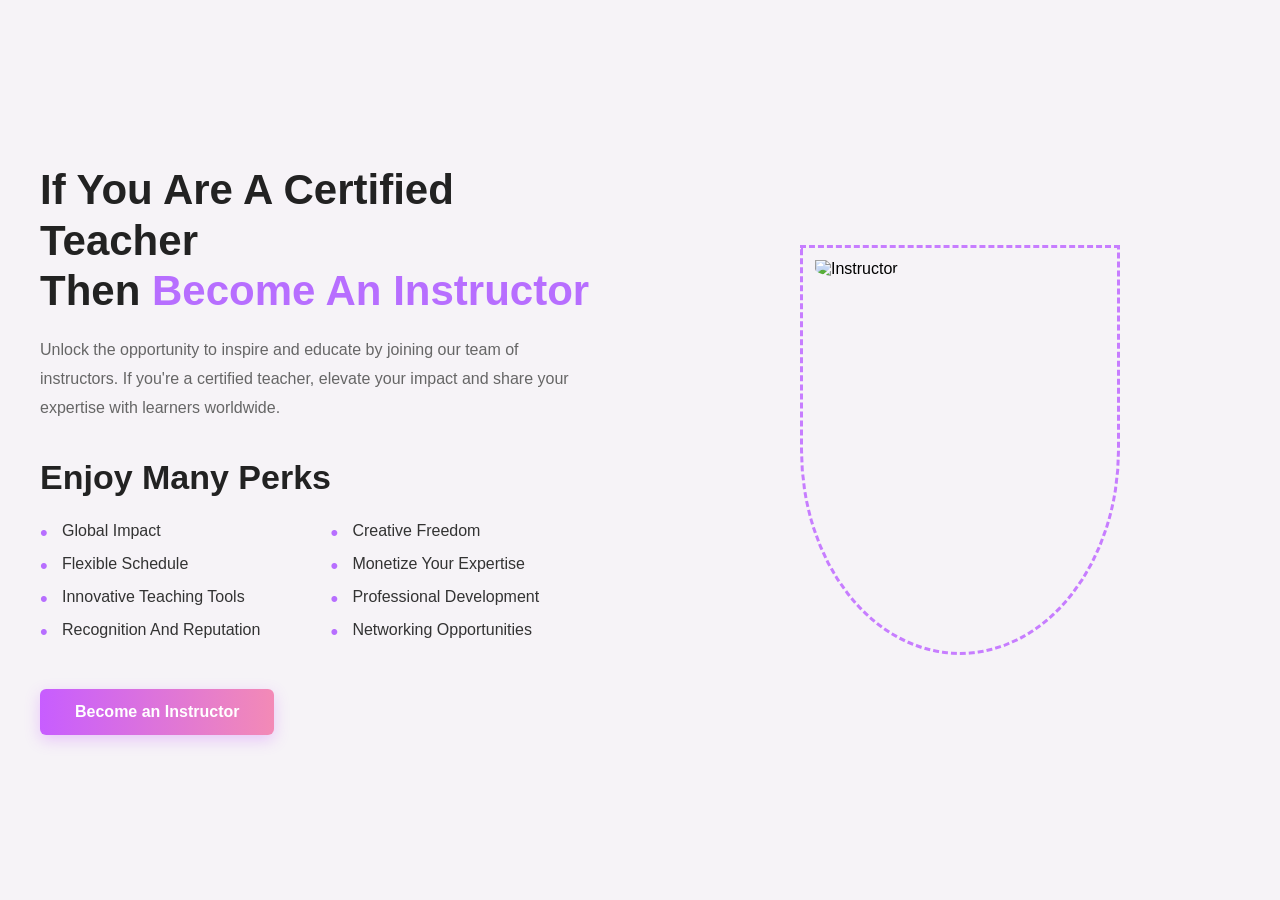
==== instrcutor.html @ ca2178d8 "Grid and CSS assignment" ====
<!DOCTYPE html>
<html lang="en">
<head>
<meta charset="UTF-8">
<meta name="viewport" content="width=device-width, initial-scale=1.0">
<title>Become An Instructor</title>

<style>
*{
    margin:0;
    padding:0;
    box-sizing:border-box;
    font-family:'Poppins', sans-serif;
}

body{
    min-height:100vh;
    display:flex;
    justify-content:center;
    align-items:center;
    background:#f6f3f7;
    padding:40px;
}

.container{
    max-width:1200px;
    width:100%;
    display:flex;
    justify-content:space-between;
    align-items:center;
    gap:80px;
}

.content{
    flex:1;
}

.content h1{
    font-size:42px;
    font-weight:700;
    color:#222;
    line-height:1.2;
    margin-bottom:20px;
}

.content h1 span{
    color:#b76eff;
}

.content p{
    color:#666;
    font-size:16px;
    line-height:1.8;
    max-width:550px;
    margin-bottom:35px;
}

.content h2{
    font-size:34px;
    color:#222;
    margin-bottom:25px;
}

.perks{
    display:flex;
    gap:70px;
    margin-bottom:35px;
}

.perks ul{
    list-style:none;
}

.perks ul li{
    margin-bottom:15px;
    color:#333;
    position:relative;
    padding-left:22px;
    font-size:16px;
}

.perks ul li::before{
    content:"•";
    position:absolute;
    left:0;
    top:-2px;
    color:#b76eff;
    font-size:22px;
}

.btn{
    display:inline-block;
    text-decoration:none;
    color:white;
    font-weight:600;
    padding:14px 35px;
    border-radius:6px;
    background:linear-gradient(90deg,#c75dff,#f38ab6);
    box-shadow:0 5px 15px rgba(199,93,255,.3);
    transition:.3s;
}

.btn:hover{
    transform:translateY(-3px);
}

.image-section{
    flex:1;
    display:flex;
    justify-content:center;
}

.image-box{
    width:320px;
    height:410px;
    padding:12px;
    border:3px dashed #c77dff;
    border-radius:0 0 50% 50%;
}

.image-box img{
    width:100%;
    height:100%;
    object-fit:cover;
    border-radius:0 0 50% 50%;
}

@media(max-width:900px){

    .container{
        flex-direction:column;
        text-align:center;
    }

    .content p{
        margin:auto auto 30px;
    }

    .perks{
        justify-content:center;
        flex-wrap:wrap;
    }
}
</style>

</head>
<body>

<div class="container">

    <div class="content">

        <h1>
            If You Are A Certified Teacher <br>
            Then <span>Become An Instructor</span>
        </h1>

        <p>
            Unlock the opportunity to inspire and educate by joining our
            team of instructors. If you're a certified teacher, elevate your
            impact and share your expertise with learners worldwide.
        </p>

        <h2>Enjoy Many Perks</h2>

        <div class="perks">

            <ul>
                <li>Global Impact</li>
                <li>Flexible Schedule</li>
                <li>Innovative Teaching Tools</li>
                <li>Recognition And Reputation</li>
            </ul>

            <ul>
                <li>Creative Freedom</li>
                <li>Monetize Your Expertise</li>
                <li>Professional Development</li>
                <li>Networking Opportunities</li>
            </ul>

        </div>

        <a href="#" class="btn">Become an Instructor</a>

    </div>

    <div class="image-section">

        <div class="image-box">
            <img src="https://images.unsplash.com/photo-1494790108377-be9c29b29330?w=700" alt="Instructor">
        </div>

    </div>

</div>

</body>
</html>
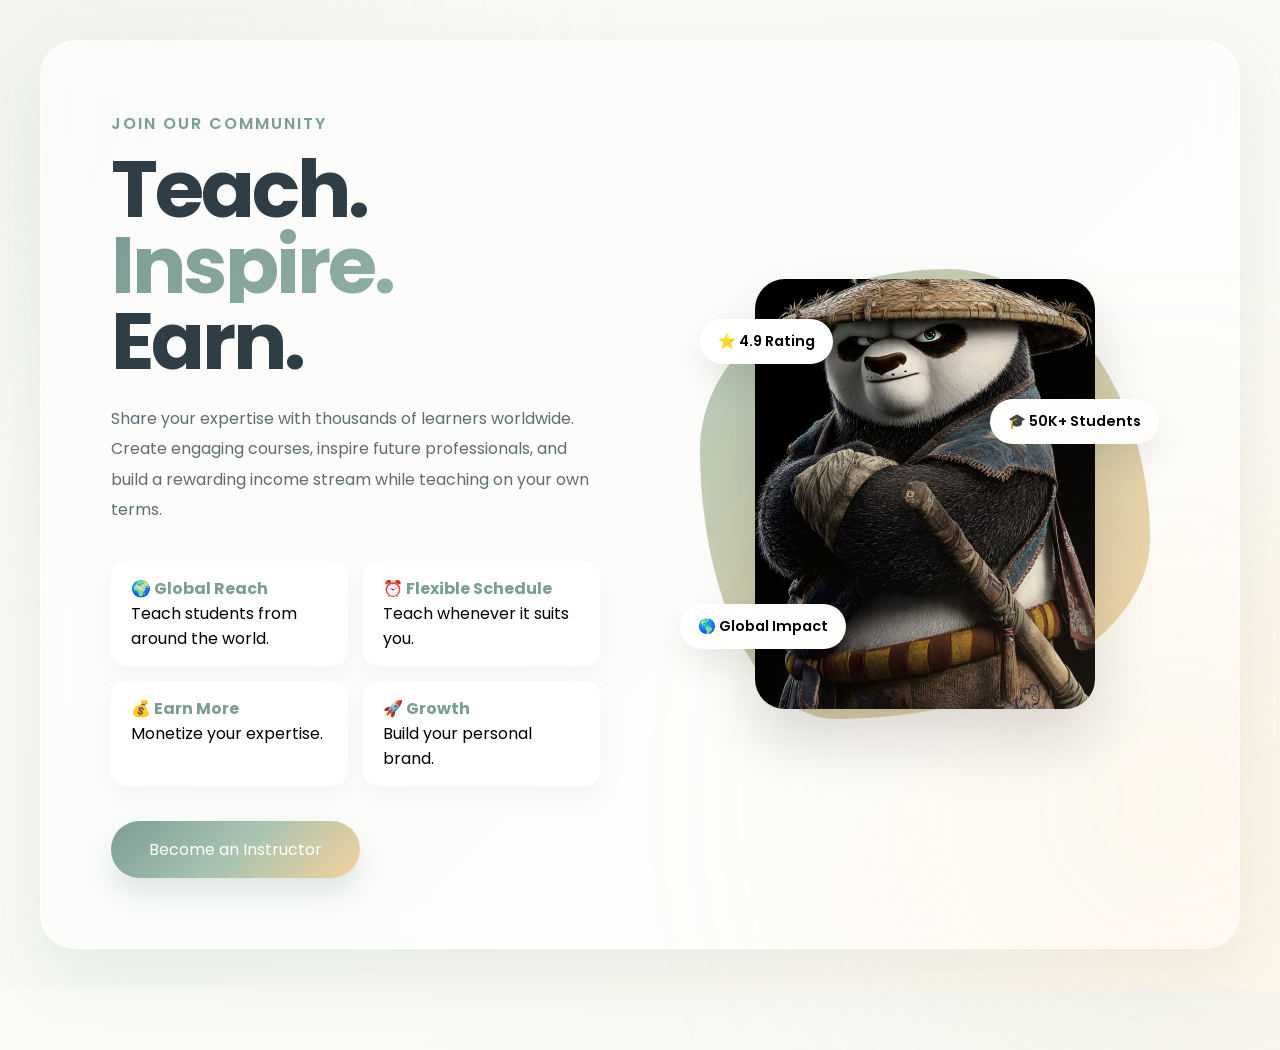
==== commit 91c9ef22: "Landing page using various elements of Taillwind CSS" ====
--- a/instrcutor.html
+++ b/instrcutor.html
@@ -3,14 +3,25 @@
 <head>
 <meta charset="UTF-8">
 <meta name="viewport" content="width=device-width, initial-scale=1.0">
-<title>Become An Instructor</title>
+<title>Teach. Inspire. Earn.</title>
+
+<link href="https://fonts.googleapis.com/css2?family=Poppins:wght@300;400;500;600;700;800&display=swap" rel="stylesheet">
 
 <style>
+
+:root{
+    --primary:#7C9D96;
+    --secondary:#A8C3B0;
+    --accent:#F4D19B;
+    --bg:#FAF9F6;
+    --text:#2F3E46;
+}
+
 *{
     margin:0;
     padding:0;
     box-sizing:border-box;
-    font-family:'Poppins', sans-serif;
+    font-family:'Poppins',sans-serif;
 }
 
 body{
@@ -18,166 +29,413 @@
     display:flex;
     justify-content:center;
     align-items:center;
-    background:#f6f3f7;
     padding:40px;
-}
+    overflow:hidden;
+    background:
+    linear-gradient(
+    135deg,
+    #FAF9F6,
+    #F6F8F3,
+    #FFF9F0
+    );
+}
+
+/* Background Glow */
+
+body::before{
+    content:"";
+    position:absolute;
+    width:500px;
+    height:500px;
+    background:#A8C3B0;
+    filter:blur(140px);
+    opacity:.15;
+    top:-150px;
+    left:-150px;
+    border-radius:50%;
+}
+
+body::after{
+    content:"";
+    position:absolute;
+    width:500px;
+    height:500px;
+    background:#F4D19B;
+    filter:blur(140px);
+    opacity:.18;
+    bottom:-150px;
+    right:-150px;
+    border-radius:50%;
+}
+
+/* Main Container */
 
 .container{
     max-width:1200px;
     width:100%;
     display:flex;
+    align-items:center;
     justify-content:space-between;
-    align-items:center;
     gap:80px;
-}
+
+    padding:70px;
+
+    background:rgba(255,255,255,.65);
+    backdrop-filter:blur(20px);
+
+    border-radius:35px;
+
+    border:1px solid rgba(255,255,255,.4);
+
+    box-shadow:
+    0 25px 60px rgba(124,157,150,.12);
+
+    position:relative;
+}
+
+/* LEFT */
 
 .content{
     flex:1;
+    z-index:2;
+}
+
+.subtitle{
+    color:var(--primary);
+    font-weight:600;
+    letter-spacing:2px;
+    text-transform:uppercase;
+    margin-bottom:15px;
 }
 
 .content h1{
-    font-size:42px;
-    font-weight:700;
-    color:#222;
-    line-height:1.2;
-    margin-bottom:20px;
+    font-size:5rem;
+    line-height:.95;
+    color:var(--text);
+    margin-bottom:25px;
+    letter-spacing:-3px;
 }
 
 .content h1 span{
-    color:#b76eff;
+    display:block;
+
+    background:linear-gradient(
+    135deg,
+    #7C9D96,
+    #A8C3B0,
+    #F4D19B
+    );
+
+    background-size:300%;
+
+    background-clip:text;
+    -webkit-background-clip:text;
+    -webkit-text-fill-color:transparent;
+
+    animation:gradientMove 6s linear infinite;
 }
 
 .content p{
-    color:#666;
-    font-size:16px;
-    line-height:1.8;
-    max-width:550px;
+    max-width:520px;
+    color:#5f6c70;
+    line-height:1.9;
     margin-bottom:35px;
 }
 
-.content h2{
-    font-size:34px;
-    color:#222;
-    margin-bottom:25px;
-}
-
-.perks{
-    display:flex;
-    gap:70px;
+/* Features */
+
+.features{
+    display:grid;
+    grid-template-columns:repeat(2,1fr);
+    gap:15px;
     margin-bottom:35px;
 }
 
-.perks ul{
-    list-style:none;
-}
-
-.perks ul li{
-    margin-bottom:15px;
-    color:#333;
-    position:relative;
-    padding-left:22px;
-    font-size:16px;
-}
-
-.perks ul li::before{
-    content:"•";
-    position:absolute;
-    left:0;
-    top:-2px;
-    color:#b76eff;
-    font-size:22px;
-}
+.feature{
+    background:white;
+    padding:15px 20px;
+    border-radius:15px;
+
+    box-shadow:
+    0 10px 25px rgba(124,157,150,.08);
+
+    transition:.4s;
+}
+
+.feature:hover{
+    transform:translateY(-8px);
+}
+
+.feature strong{
+    color:var(--primary);
+}
+
+/* Button */
 
 .btn{
     display:inline-block;
+    padding:16px 38px;
+
     text-decoration:none;
     color:white;
-    font-weight:600;
-    padding:14px 35px;
-    border-radius:6px;
-    background:linear-gradient(90deg,#c75dff,#f38ab6);
-    box-shadow:0 5px 15px rgba(199,93,255,.3);
-    transition:.3s;
+
+    border-radius:50px;
+
+    background:linear-gradient(
+    135deg,
+    #7C9D96,
+    #A8C3B0,
+    #F4D19B
+    );
+
+    box-shadow:
+    0 15px 30px rgba(124,157,150,.25);
+
+    transition:.4s;
 }
 
 .btn:hover{
-    transform:translateY(-3px);
-}
+    transform:translateY(-5px);
+}
+
+/* RIGHT */
 
 .image-section{
     flex:1;
     display:flex;
     justify-content:center;
-}
+    align-items:center;
+    position:relative;
+}
+
+/* MORPHING BLOB */
+
+.blob{
+    position:absolute;
+
+    width:450px;
+    height:450px;
+
+    background:linear-gradient(
+    135deg,
+    #A8C3B0,
+    #F4D19B
+    );
+
+    border-radius:
+    55% 45% 70% 30% /
+    40% 60% 40% 60%;
+
+    animation:
+    morph 8s ease-in-out infinite,
+    float 6s ease-in-out infinite;
+
+    opacity:.9;
+}
+
+/* IMAGE */
 
 .image-box{
-    width:320px;
-    height:410px;
-    padding:12px;
-    border:3px dashed #c77dff;
-    border-radius:0 0 50% 50%;
+    width:340px;
+    height:430px;
+
+    overflow:hidden;
+
+    border-radius:30px;
+
+    position:relative;
+    z-index:2;
+
+    box-shadow:
+    0 30px 60px rgba(0,0,0,.15);
 }
 
 .image-box img{
     width:100%;
     height:100%;
     object-fit:cover;
-    border-radius:0 0 50% 50%;
-}
-
-@media(max-width:900px){
+}
+
+/* Floating Cards */
+
+.floating-card{
+    position:absolute;
+    background:white;
+    padding:12px 18px;
+    border-radius:50px;
+
+    box-shadow:
+    0 15px 35px rgba(0,0,0,.08);
+
+    font-size:.9rem;
+    font-weight:600;
+
+    z-index:3;
+
+    animation:floatCard 4s ease-in-out infinite;
+}
+
+.card1{
+    top:40px;
+    left:20px;
+}
+
+.card2{
+    right:10px;
+    top:120px;
+    animation-delay:1s;
+}
+
+.card3{
+    bottom:60px;
+    left:0;
+    animation-delay:2s;
+}
+
+/* Animations */
+
+@keyframes morph{
+
+    0%,100%{
+        border-radius:
+        55% 45% 70% 30% /
+        40% 60% 40% 60%;
+    }
+
+    50%{
+        border-radius:
+        35% 65% 50% 50% /
+        60% 40% 60% 40%;
+    }
+}
+
+@keyframes float{
+
+    0%,100%{
+        transform:translateY(0);
+    }
+
+    50%{
+        transform:translateY(-20px);
+    }
+}
+
+@keyframes floatCard{
+
+    0%,100%{
+        transform:translateY(0);
+    }
+
+    50%{
+        transform:translateY(-12px);
+    }
+}
+
+@keyframes gradientMove{
+
+    0%{
+        background-position:0%;
+    }
+
+    100%{
+        background-position:300%;
+    }
+}
+
+/* Responsive */
+
+@media(max-width:1000px){
 
     .container{
         flex-direction:column;
         text-align:center;
+        padding:40px;
+    }
+
+    .content h1{
+        font-size:3.8rem;
     }
 
     .content p{
         margin:auto auto 30px;
     }
 
-    .perks{
-        justify-content:center;
-        flex-wrap:wrap;
-    }
-}
+    .features{
+        grid-template-columns:1fr;
+    }
+
+    .floating-card{
+        display:none;
+    }
+
+    .blob{
+        width:350px;
+        height:350px;
+    }
+}
+
+@media(max-width:600px){
+
+    .content h1{
+        font-size:2.8rem;
+    }
+
+    .image-box{
+        width:280px;
+        height:350px;
+    }
+
+    .blob{
+        width:300px;
+        height:300px;
+    }
+}
+
 </style>
-
 </head>
 <body>
 
 <div class="container">
 
+    <!-- LEFT CONTENT -->
+
     <div class="content">
 
+        <div class="subtitle">Join Our Community</div>
+
         <h1>
-            If You Are A Certified Teacher <br>
-            Then <span>Become An Instructor</span>
+            Teach.
+            <span>Inspire.</span>
+            Earn.
         </h1>
 
         <p>
-            Unlock the opportunity to inspire and educate by joining our
-            team of instructors. If you're a certified teacher, elevate your
-            impact and share your expertise with learners worldwide.
+            Share your expertise with thousands of learners worldwide.
+            Create engaging courses, inspire future professionals, and
+            build a rewarding income stream while teaching on your own terms.
         </p>
 
-        <h2>Enjoy Many Perks</h2>
-
-        <div class="perks">
-
-            <ul>
-                <li>Global Impact</li>
-                <li>Flexible Schedule</li>
-                <li>Innovative Teaching Tools</li>
-                <li>Recognition And Reputation</li>
-            </ul>
-
-            <ul>
-                <li>Creative Freedom</li>
-                <li>Monetize Your Expertise</li>
-                <li>Professional Development</li>
-                <li>Networking Opportunities</li>
-            </ul>
+        <div class="features">
+
+            <div class="feature">
+                <strong>🌍 Global Reach</strong><br>
+                Teach students from around the world.
+            </div>
+
+            <div class="feature">
+                <strong>⏰ Flexible Schedule</strong><br>
+                Teach whenever it suits you.
+            </div>
+
+            <div class="feature">
+                <strong>💰 Earn More</strong><br>
+                Monetize your expertise.
+            </div>
+
+            <div class="feature">
+                <strong>🚀 Growth</strong><br>
+                Build your personal brand.
+            </div>
 
         </div>
 
@@ -185,10 +443,26 @@
 
     </div>
 
+    <!-- RIGHT SECTION -->
+
     <div class="image-section">
 
+        <div class="blob"></div>
+
+        <div class="floating-card card1">
+            ⭐ 4.9 Rating
+        </div>
+
+        <div class="floating-card card2">
+            🎓 50K+ Students
+        </div>
+
+        <div class="floating-card card3">
+            🌎 Global Impact
+        </div>
+
         <div class="image-box">
-            <img src="https://images.unsplash.com/photo-1494790108377-be9c29b29330?w=700" alt="Instructor">
+            <img src="panda.jpg" alt="Instructor">
         </div>
 
     </div>
